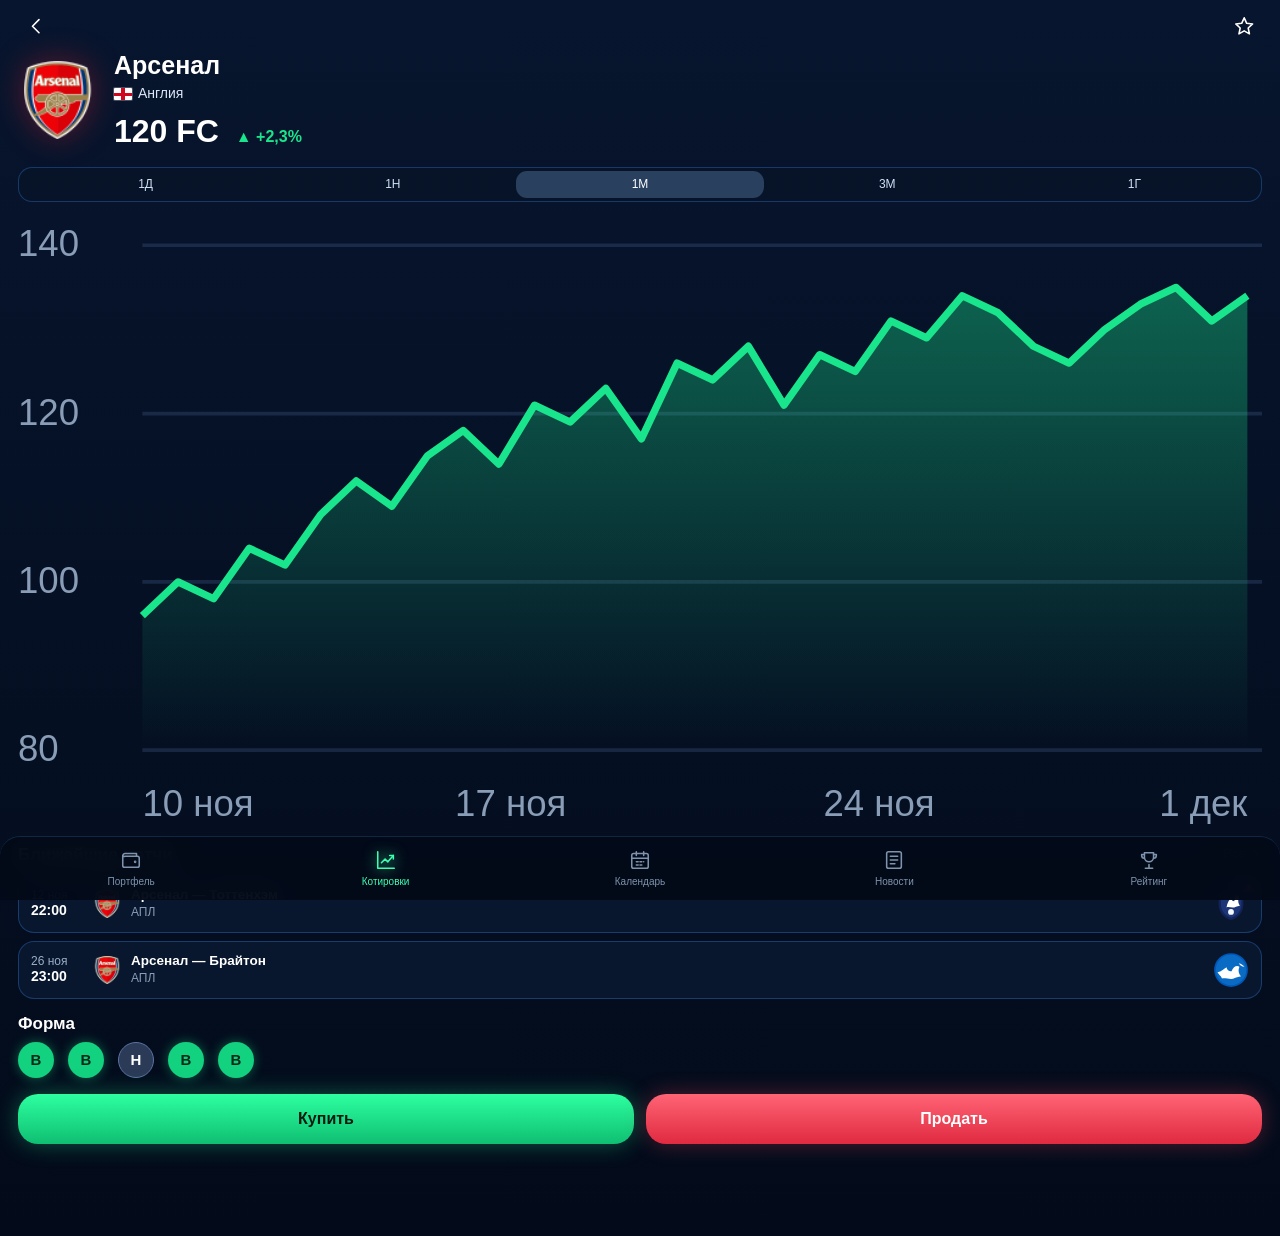
==== club.html @ fa4fc7dd "add files" ====
<!doctype html>
<html lang="ru">
<head>
    <meta charset="utf-8">
    <meta name="viewport" content="width=device-width,initial-scale=1,viewport-fit=cover">
    <meta name="theme-color" content="#030b1a">
    <title>Арсенал — Виртуальная футбольная биржа</title>
    <link rel="stylesheet" href="css/style.css">
</head>
<body>
<svg width="0" height="0" style="position:absolute" aria-hidden="true">
    <defs>
        <linearGradient id="gUp" x1="0" y1="0" x2="0" y2="1">
            <stop offset="0" stop-color="#19e68c" stop-opacity=".35"/>
            <stop offset="1" stop-color="#19e68c" stop-opacity="0"/>
        </linearGradient>
        <linearGradient id="gDown" x1="0" y1="0" x2="0" y2="1">
            <stop offset="0" stop-color="#ff4558" stop-opacity=".3"/>
            <stop offset="1" stop-color="#ff4558" stop-opacity="0"/>
        </linearGradient>
        <linearGradient id="gRing" x1="0" y1="0" x2="1" y2="1">
            <stop offset="0" stop-color="#4dffb0"/>
            <stop offset="1" stop-color="#0aa763"/>
        </linearGradient>
    </defs>
    <symbol id="i-wallet" viewBox="0 0 24 24">
        <path d="M3 7.5A2.5 2.5 0 0 1 5.5 5H18v3"/>
        <path d="M3 7.5V18a2 2 0 0 0 2 2h14a2 2 0 0 0 2-2v-8a2 2 0 0 0-2-2H5.5A2.5 2.5 0 0 1 3 7.5z"/>
        <circle cx="16.5" cy="14" r=".6"/>
    </symbol>
    <symbol id="i-chart" viewBox="0 0 24 24">
        <path d="M3 3v18h18"/>
        <path d="M7 15l4-4 3 3 6-7"/>
        <path d="M16 7h4v4"/>
    </symbol>
    <symbol id="i-calendar" viewBox="0 0 24 24">
        <rect x="3" y="5" width="18" height="16" rx="2"/>
        <path d="M3 10h18M8 3v4M16 3v4"/>
        <path d="M8 14h2M12 14h2M16 14h.01M8 17.5h2M12 17.5h2"/>
    </symbol>
    <symbol id="i-news" viewBox="0 0 24 24">
        <rect x="4" y="3" width="16" height="18" rx="2"/>
        <path d="M8 8h8M8 12h8M8 16h5"/>
    </symbol>
    <symbol id="i-trophy" viewBox="0 0 24 24">
        <path d="M8 21h8M12 17v4M7 4h10v5a5 5 0 0 1-10 0z"/>
        <path d="M7 6H4v1a3 3 0 0 0 3 3M17 6h3v1a3 3 0 0 1-3 3"/>
    </symbol>
    <symbol id="i-bell" viewBox="0 0 24 24">
        <path d="M6 9a6 6 0 0 1 12 0c0 6 2 7 2 7H4s2-1 2-7M10 20a2 2 0 0 0 4 0"/>
    </symbol>
    <symbol id="i-search" viewBox="0 0 24 24">
        <circle cx="11" cy="11" r="7"/>
        <path d="M20 20l-4-4"/>
    </symbol>
    <symbol id="i-back" viewBox="0 0 24 24">
        <path d="M15 5l-7 7 7 7"/>
    </symbol>
    <symbol id="i-next" viewBox="0 0 24 24">
        <path d="M9 5l7 7-7 7"/>
    </symbol>
    <symbol id="i-star" viewBox="0 0 24 24">
        <path d="M12 3l2.7 5.9 6.3.7-4.7 4.3 1.3 6.3L12 17l-5.6 3.2 1.3-6.3L3 9.6l6.3-.7z"/>
    </symbol>
    <symbol id="i-coins" viewBox="0 0 24 24">
        <ellipse cx="12" cy="6" rx="7" ry="3"/>
        <path d="M5 6v6c0 1.7 3 3 7 3s7-1.3 7-3V6M5 12v6c0 1.7 3 3 7 3s7-1.3 7-3v-6"/>
    </symbol>
    <symbol id="i-growth" viewBox="0 0 24 24">
        <path d="M4 20V13M10 20V9M16 20v-6"/>
        <path d="M12 3l5 0 0 5M17 3l-8 7"/>
    </symbol>
    <symbol id="i-cup" viewBox="0 0 24 24">
        <path d="M8 21h8M12 16v5M7 3h10v6a5 5 0 0 1-10 0z"/>
        <path d="M7 5H4v1.5A3.5 3.5 0 0 0 7.5 10M17 5h3v1.5A3.5 3.5 0 0 1 16.5 10"/>
    </symbol>
    <symbol id="i-ball" viewBox="0 0 24 24">
        <circle cx="12" cy="12" r="9"/>
        <path d="M12 8l3.5 2.5-1.3 4h-4.4l-1.3-4zM12 3v5M20 9.5l-4.5 1M17.5 19l-3.3-4.5M6.5 19l3.3-4.5M4 9.5l4.5 1"/>
    </symbol>
</svg>
<div class="gallery">
    <section class="phone " id="club" aria-label="club">

        <main class="content">
            <div class="topbar"><a class="iconbtn" href="quotes.html" aria-label="Назад">
                <svg class="ico ">
                    <use href="#i-back"/>
                </svg>
            </a>
                <button class="iconbtn fav" aria-label="В избранное">
                    <svg class="ico ">
                        <use href="#i-star"/>
                    </svg>
                </button>
            </div>
            <div class="chead"><img class="club-logo" src="img/4us2nCgl6kgZc0t3hpW75Q_64x64.png" alt="Арсенал">
                <div><h1>Арсенал</h1>
                    <div class="ctry"><i class="flag"></i>Англия</div>
                    <div class="cp">120 FC <span class="up">▲ +2,3%</span></div>
                </div>
            </div>
            <div class="seg sm" id="periods">
                <button class="" data-points="118,117,118.5,119,120,120"
                        data-labels="10:00,12:00,14:00,16:00,18:00,20:00">1Д
                </button>
                <button class="" data-points="112,114,113,117,118,120" data-labels="Пн,Вт,Ср,Чт,Пт,Сб">1Н</button>
                <button class="active"
                        data-points="96,100,98,104,102,108,112,109,115,118,114,121,119,123,117,126,124,128,121,127,125,131,129,134,132,128,126,130,133,135,131,134"
                        data-labels="10 ноя,17 ноя,24 ноя,1 дек">1М
                </button>
                <button class="" data-points="96,104,100,112,115,120" data-labels="Сен,Окт,Ноя,Дек">3М</button>
                <button class="" data-points="82,90,86,100,112,120" data-labels="Янв,Апр,Июл,Окт">1Г</button>
            </div>
            <div class="chart">
                <svg id="clubChart" viewBox="0 0 340 170" role="img" aria-label="График цены"></svg>
            </div>
            <div class="sec-head" style="margin-top:6px"><h2 class="sec">Ближайшие матчи</h2><a class="link"
                                                                                                href="calendar.html">Все
                <svg class="ico ">
                    <use href="#i-next"/>
                </svg>
            </a></div>
            <div class="card mrow">
                <div class="d"><span>12 ноя</span><b>22:00</b></div>
                <img class="mlogo" src="img/4us2nCgl6kgZc0t3hpW75Q_64x64.png" alt="">
                <div class="mt"><b>Арсенал — Тоттенхэм</b><small>АПЛ</small></div>
                <div class="side">
                    <svg class="opp" viewBox="0 0 64 64" aria-label="Тоттенхэм">
                        <path d="M32 3l22 8v22c0 14-9 24-22 28C19 57 10 47 10 33V11z" fill="#132257"/>
                        <path d="M32 6.5l18.5 6.7v19.2c0 12-7.6 20.6-18.5 24.2C21.6 53 14 44.4 14 32.4V13.2z" fill="#1c3478"/>
                        <circle cx="32" cy="46" r="5.2" fill="#f4f7fb"/>
                        <path d="M24 38c1.2-8 5-14 8.2-16.2.6 3.4 2.6 5.2 5.4 5.2 1.6-5.2 5.4-7.4 8-5.6-1.6 5.4-.4 10.2 2.2 13.6-5.2.8-9.2 3.4-12.6 3.4-3.6 0-7.6-1.6-11.2-.4z" fill="#fff"/>
                        <path d="M38 22.5l3.2-6.4 1.6 2.2 3.4-.6-2.8 4.8z" fill="#f5c518"/>
                    </svg>
                    <svg class="warn" viewBox="0 0 18 16" aria-label="Предупреждение">
                        <path d="M9 1.2 17 15H1z" fill="#ff3b4e"/>
                        <path d="M9 1.2 17 15H1z" fill="none" stroke="#1a0a10" stroke-width=".6"/>
                        <text x="9" y="13" text-anchor="middle" font-size="9" font-weight="700" fill="#fff">!</text>
                    </svg>
                </div>
            </div>
            <div class="card mrow">
                <div class="d"><span>26 ноя</span><b>23:00</b></div>
                <img class="mlogo" src="img/4us2nCgl6kgZc0t3hpW75Q_64x64.png" alt="">
                <div class="mt"><b>Арсенал — Брайтон</b><small>АПЛ</small></div>
                <div class="side">
                    <svg class="opp" viewBox="0 0 64 64" aria-label="Брайтон">
                        <circle cx="32" cy="32" r="30" fill="#0057b8"/>
                        <circle cx="32" cy="32" r="27" fill="#0a6bc4"/>
                        <path d="M8 36c7-1 12-7 16-9 1 5 5 8 9 7 3-8 9-11 14-8-3 7-1 13 3 17-8 1-13 5-18 5-5 0-11-2-16-1-2-5-6-7-8-11z" fill="#fff"/>
                        <path d="M46 20c4 1 8 4 10 6-5 0-8-2-10-6z" fill="#fff"/>
                    </svg>
                </div>
            </div>
            <div class="sec-head" style="margin:14px 0 4px"><h2 class="sec">Форма</h2></div>
            <div class="form"><i>В</i><i>В</i><i class="d">Н</i><i>В</i><i>В</i></div>
            <div class="trade"><a class="btn" href="portfolio.html">Купить</a><a class="btn red" href="portfolio.html">Продать</a>
            </div>
        </main>
        <nav class="tabbar"><a class="tab" href="portfolio.html">
            <svg class="ico ">
                <use href="#i-wallet"/>
            </svg>
            <span>Портфель</span></a><a class="tab active" href="quotes.html" aria-current="page">
            <svg class="ico ">
                <use href="#i-chart"/>
            </svg>
            <span>Котировки</span></a><a class="tab" href="calendar.html">
            <svg class="ico ">
                <use href="#i-calendar"/>
            </svg>
            <span>Календарь</span></a><a class="tab" href="news.html">
            <svg class="ico ">
                <use href="#i-news"/>
            </svg>
            <span>Новости</span></a><a class="tab" href="rating.html">
            <svg class="ico ">
                <use href="#i-trophy"/>
            </svg>
            <span>Рейтинг</span></a></nav>
    </section>
</div>
<script src="js/app.js"></script>
</body>
</html>
---- css/style.css ----
:root {
    --bg: #02060f;
    --bg2: #061226;
    --card: rgba(10, 26, 50, .88);
    --line: rgba(48, 120, 210, .38);
    --green: #19e68c;
    --green2: #0fbf72;
    --red: #ff4558;
    --text: #fff;
    --muted: #8a9db6;
    --blue: #2d8cff;
    --gold: #f5b82e;
    --r: 16px;
    font-family: Inter, -apple-system, "SF Pro Text", "Segoe UI", Roboto, Arial, sans-serif;
}

* {
    box-sizing: border-box;
    margin: 0;
    padding: 0
}

html {
    -webkit-text-size-adjust: 100%
}

body {
    background: radial-gradient(1200px 600px at 50% -10%, #0a1d3d, var(--bg));
    color: var(--text);
    min-height: 100vh;
    line-height: 1.25
}

a {
    color: inherit;
    text-decoration: none
}
img{
    max-width: 100%;
}

button {
    font: inherit;
    color: inherit;
    background: none;
    border: 0;
    cursor: pointer
}

input {
    font: inherit;
    color: inherit
}

.ico {
    width: 1.4em;
    height: 1.4em;
    fill: none;
    stroke: currentColor;
    stroke-width: 1.7;
    stroke-linecap: round;
    stroke-linejoin: round;
    flex: none
}

.up {
    color: var(--green)
}

.down {
    color: var(--red)
}

.green {
    color: var(--green)
}

/* ---------- gallery / phone ---------- */
.gallery {
    display: flex;
    justify-content: center;
    align-items: center;
    min-height: 100vh;
}

.phone {
    position: relative;
    width:100%;
    /*height: 100vh;*/
    display: flex;
    flex-direction: column;
    overflow: hidden;
    /*border-radius: 42px;*/
    /*border: 1.5px solid rgba(45, 140, 255, .5);*/
    background: linear-gradient(180deg, #07152e 0%, #030b1a 100%);
    /*box-shadow: 0 0 0 1px rgba(0, 0, 0, .6), 0 0 40px rgba(30, 110, 255, .22), inset 0 0 40px rgba(30, 110, 255, .06)*/
}

.status-r {
    display: flex;
    gap: 6px;
    align-items: center
}

.status svg {
    height: 12px;
    width: auto;
    fill: #fff
}

.content {
    flex: 1;
    overflow-y: auto;
    padding: 8px 18px 18px;
    scrollbar-width: none
}

.content::-webkit-scrollbar {
    display: none
}

h1.title {
    font-size: 26px;
    font-weight: 700;
    margin: 6px 0 14px
}

h2.sec {
    font-size: 17px;
    font-weight: 600
}

.sec-head {
    display: flex;
    justify-content: space-between;
    align-items: center;
    margin: 16px 0 10px
}

.link {
    color: var(--green);
    font-size: 13px;
    display: inline-flex;
    align-items: center;
    gap: 2px
}

.link .ico {
    width: 14px;
    height: 14px
}

.card {
    background: var(--card);
    border: 1px solid var(--line);
    border-radius: var(--r)
}

/* tabbar */
.phone:has(.tabbar) {

    min-height: 100dvh
}

.phone:has(.tabbar) .content {
    padding-bottom: calc(92px + env(safe-area-inset-bottom))
}

.tabbar {
    position: fixed;
    left: 50%;
    bottom: 0;
    z-index: 30;
    transform: translateX(-50%);
    width: 100%;
    display: grid;
    grid-template-columns:repeat(5, 1fr);
    padding: 8px 4px calc(10px + env(safe-area-inset-bottom));
    border-top: 1px solid rgba(70, 140, 220, .22);
    border-top-left-radius: 20px;
    border-top-right-radius: 20px;
    background: rgba(3, 10, 24, .94);
    backdrop-filter: blur(16px);
}

.tab {
    display: flex;
    flex-direction: column;
    align-items: center;
    gap: 5px;
    font-size: 10px;
    font-weight: 500;
    color: #7e93ad;
    padding: 4px 0 2px
}

.tab .ico {
    width: 22px;
    height: 22px
}

.tab.active {
    color: #3dffb0
}

.tab.active .ico {
    filter: drop-shadow(0 0 7px rgba(61, 255, 176, .9))
}

/* buttons */
.btn {
    display: flex;
    align-items: center;
    justify-content: center;
    width: 100%;
    height: 50px;
    border-radius: 20px;
    font-weight: 700;
    font-size: 16px;
    color: #021a10;
    background: linear-gradient(180deg, #2dffa0, var(--green2));
    box-shadow: 0 0 22px rgba(25, 230, 140, .35)
}

.btn.red {
    color: #fff;
    background: linear-gradient(180deg, #ff6475, #e02a40);
    box-shadow: 0 0 22px rgba(255, 69, 88, .3)
}

.chips {
    display: flex;
    flex-wrap: wrap;
    gap: 8px
}

.chip {
    padding: 8px 18px;
    border-radius: 999px;
    font-size: 13px;
    font-weight: 600;
    border: 1px solid var(--line);
    background: rgba(10, 26, 50, .7);
    color: #dce8f8
}

.chip.active {
    background: var(--green);
    border-color: var(--green);
    color: #03150d
}

.seg {
    display: flex;
    padding: 3px;
    border-radius: 14px;
    border: 1px solid var(--line);
    background: rgba(8, 20, 40, .8)
}

.seg button {
    flex: 1;
    padding: 9px 0;
    border-radius: 11px;
    font-size: 14px;
    font-weight: 600;
    color: #cfe0f5
}

.seg button.active {
    background: var(--green);
    color: #03150d
}

.seg.sm button {
    padding: 6px 0;
    font-size: 12px;
    font-weight: 500
}

.seg.sm button.active {
    background: rgba(70, 100, 140, .55);
    color: #fff
}

/* crest */
.crest {
    --c1: #c33;
    --c2: #fff;
    flex: none;
    width: 36px;
    height: 40px;
    display: grid;
    place-items: center;
    font-size: 11px;
    font-weight: 800;
    letter-spacing: .02em;
    color: var(--c2);
    background: linear-gradient(160deg, var(--c1), color-mix(in srgb, var(--c1) 55%, #000));
    clip-path: path("M18 0 L34 5 C34 22 30 33 18 40 C6 33 2 22 2 5 Z");
    filter: none
}

.crest.round {
    clip-path: circle(50%);
    width: 38px;
    height: 38px
}

.crest.lg {
    width: 78px;
    height: 86px;
    font-size: 20px;
    clip-path: path("M39 0 L74 11 C74 48 65 72 39 86 C13 72 4 48 4 11 Z")
}

.crest.sm {
    width: 28px;
    height: 31px;
    font-size: 9px;
    clip-path: path("M14 0 L26 4 C26 17 23 25 14 31 C5 25 2 17 2 4 Z")
}

/* spark */
.spark {
    display: block;
    width: 100%;
    height: 100%;
    overflow: visible
}

.spark polyline {
    fill: none;
    stroke-width: 1.8;
    vector-effect: non-scaling-stroke;
    stroke-linejoin: round
}

.spark.up polyline {
    stroke: var(--green)
}

.spark.down polyline {
    stroke: var(--red)
}

.spark.up .area {
    fill: url(#gUp)
}

.spark.down .area {
    fill: url(#gDown)
}

/* ---------- 1 welcome ---------- */

.welcome .content {
    padding: 0;
    display: flex;
    flex-direction: column
}

.hero {
    position: relative;
    z-index: 0;
    height: 300px;
    flex: none;
    overflow: hidden;
    background: transparent
}

.hero .hero-bg {
    position: absolute;
    inset: 0;
    width: 100%;
    height: 100%;
    max-width: none;
    object-fit: cover;
    object-position: center center;
    -webkit-mask-image: linear-gradient(to bottom, #000 0%, #000 46%, rgba(0, 0, 0, .35) 78%, transparent 100%);
    mask-image: linear-gradient(to bottom, #000 0%, #000 46%, rgba(0, 0, 0, .35) 78%, transparent 100%)
}

.hero .candles {
    position: absolute;
    inset: 0;
    width: 100%;
    height: 100%;
    opacity: .55
}

.hero .player {
    position: absolute;
    bottom: 0;
    width: 130px;
    height: 220px;
    background: linear-gradient(180deg, rgba(2, 6, 15, .2), rgba(2, 6, 15, .95));
    border-radius: 60px 60px 0 0;
    filter: blur(1px)
}

.hero .p1 {
    left: 12%;
    transform: rotate(-8deg);
    bottom: -30px
}

.hero .p2 {
    right: 6%;
    transform: rotate(10deg);
    bottom: -40px;
    height: 240px
}

.logo {
    position: absolute;
    left: 50%;
    top: 56%;
    z-index: 1;
    transform: translate(-50%, -50%);
    width: 130px;
    height: auto;
    filter: drop-shadow(0 0 18px rgba(25, 230, 140, .7)) drop-shadow(0 10px 18px rgba(0, 0, 0, .45))
}

.wbody {
    padding: 0 22px 22px;
    margin-top: -78px;
    position: relative;
    z-index: 1;
    flex: 1;
    display: flex;
    flex-direction: column
}

.wbody h1 {
    font-size: 34px;
    line-height: 1.08;
    text-align: center;
    font-weight: 800;
    margin-bottom: 22px
}

.wbody h1 span {
    color: var(--green)
}

.wbody h1 .fade {
    display: inline-block;
    background-image: linear-gradient(90deg, #fff 0%, #fff 36%, #cffff8 50%, #5dffea 64%, #00f6c4 78%, #00e8a6 100%);
    -webkit-background-clip: text;
    background-clip: text;
    color: transparent;
    -webkit-text-fill-color: transparent
}

.feat {
    display: flex;
    flex-direction: column
}

.feat li {
    list-style: none;
    display: flex;
    gap: 14px;
    align-items: center;
    padding: 6px 0;
    border-bottom: 1px solid rgba(48, 120, 210, .18)
}

.feat li:last-child {
    border: 0
}

.feat .ring {
    width: 52px;
    height: 52px;
    border-radius: 50%;
    border: 2px solid var(--green);
    display: grid;
    place-items: center;
    color: var(--green);
    flex: none;
    box-shadow: 0 0 14px rgba(25, 230, 140, .25)
}

.feat .ring .ico {
    width: 26px;
    height: 26px
}

.feat b {
    display: block;
    font-size: 15.5px;
    margin-bottom: 3px
}

.feat span {
    font-size: 12.5px;
    color: var(--muted)
}

.wbody .btn {
    margin-top: auto
}

.wbody .rules-link {
    text-align: center;
    margin: 14px 0 4px;
    font-size: 13px;
    color: #b9c9de;
    text-decoration: underline
}

/* ---------- 2 portfolio ---------- */
#portfolio.phone {
    width: min(100%, 430px);
    min-height: 100vh;
    min-height: 100dvh
}

.hello {
    display: flex;
    align-items: center;
    gap: 12px;
    margin: 4px 0 14px
}

.avatar {
    width: 46px;
    height: 46px;
    border-radius: 50%;
    background: radial-gradient(circle at 50% 35%, #6d7c8f 0 28%, #243346 30%);
    border: 2px solid var(--blue);
    display: grid;
    place-items: center;
    font-size: 13px;
    font-weight: 700;
    flex: none
}

.hello small {
    color: #cdd9ea;
    font-size: 14px;
    display: block
}

.hello b {
    font-size: 18px
}

.hello .bell {
    margin-left: auto;
    width: 40px;
    height: 40px;
    display: grid;
    place-items: center
}

.pv {
    padding: 16px 14px 14px 16px;
    display: grid;
    grid-template-columns:1.15fr .85fr;
    align-items: center;
    overflow: hidden
}

.pv small {
    font-size: 15px;
    color: #e1ebf8
}

.pv .big {
    font-size: 40px;
    font-weight: 800;
    margin: 6px 0 2px;
    white-space: nowrap
}

.pv .chg {
    font-size: 15px;
    font-weight: 600
}

.pv .spark-box {
    height: 92px
}

.pv .spark polyline {
    stroke: #3dffb0;
    stroke-width: 2.4
}

.pv .spark .area {
    fill: url(#gSpark)
}

.two {
    display: grid;
    grid-template-columns:1fr 1fr;
    gap: 12px;
    margin-top: 12px
}

.stat {
    padding: 14px 16px;
    min-height: 96px
}

.stat .ico {
    width: 22px;
    height: 22px;
    margin-bottom: 8px;
    color: #dce8f8
}

.stat small {
    display: block;
    font-size: 14px;
    color: #dce8f8
}

.stat b {
    font-size: 22px;
    font-weight: 700
}

.hold {
    display: flex;
    align-items: center;
    gap: 14px;
    padding: 11px 14px;
    margin-bottom: 9px
}

.hold .badge {
    width: 42px;
    height: 42px;
    object-fit: contain;
    flex: none
}

.hold .nm {
    flex: 1
}

.hold .nm b {
    display: block;
    font-size: 15px;
    font-weight: 600
}

.hold .nm small {
    font-size: 12px;
    color: var(--muted)
}

.hold .pr {
    text-align: right
}

.hold .pr b {
    display: block;
    font-size: 16px;
    font-weight: 600
}

.hold .pr small {
    font-size: 13px;
    font-weight: 600
}

/* ---------- 3 quotes ---------- */
.search {
    display: flex;
    align-items: center;
    gap: 10px;
    height: 44px;
    padding: 0 14px;
    border-radius: 14px;
    border: 1px solid var(--line);
    background: rgba(10, 26, 50, .85);
    margin-bottom: 12px;
    color: var(--muted)
}

.search input {
    flex: 1;
    background: none;
    border: 0;
    outline: 0;
    font-size: 14px
}

.search input::placeholder {
    color: #b4c3d8
}

.thead, .qrow {
    display: grid;
    grid-template-columns:1fr 78px 58px;
    align-items: center;
    gap: 8px
}

.thead {
    font-size: 11px;
    white-space: nowrap;
    color: var(--muted);
    padding: 14px 4px 6px
}

.thead span:nth-child(n+2) {
    text-align: left
}

.qrow {
    padding: 9px 4px;
    border-bottom: 1px solid rgba(48, 120, 210, .15)
}

.qrow .club {
    display: flex;
    gap: 10px;
    align-items: center;
    min-width: 0
}

.qrow .qlogo {
    width: 32px;
    height: 32px;
    object-fit: contain;
    flex: none
}

.qrow .club b {
    display: block;
    font-size: 13.5px;
    font-weight: 600;
    white-space: nowrap
}

.qrow .club small {
    font-size: 11.5px;
    color: var(--muted)
}

.qrow .px {
    font-size: 13.5px;
    font-weight: 600
}

.qrow .px small {
    display: block;
    font-size: 12px;
    margin-top: 2px
}

.qrow .sp {
    height: 34px;
    width: 62px
}

.qrow .px-sp {
    display: flex;
    align-items: center;
    gap: 6px
}

.qrow[hidden] {
    display: none
}

.qtable {
    display: grid;
    grid-template-columns:1fr
}

.qrow {
    grid-template-columns:1fr 84px 62px
}

/* ---------- 4 club ---------- */
.topbar {
    display: flex;
    justify-content: space-between;
    align-items: center;
    margin-bottom: 6px
}

.iconbtn {
    width: 36px;
    height: 36px;
    display: grid;
    place-items: center;
    border-radius: 50%
}

.iconbtn.fav.on {
    color: var(--gold)
}

.iconbtn.fav.on .ico {
    fill: var(--gold)
}

.chead {
    display: flex;
    align-items: center;
    gap: 18px;
    margin-bottom: 16px
}

.chead h1 {
    font-size: 25px;
    font-weight: 700
}

.chead .ctry {
    display: flex;
    align-items: center;
    gap: 6px;
    color: #dbe6f6;
    font-size: 14px;
    margin: 4px 0 8px
}

.flag {
    width: 18px;
    height: 12px;
    border-radius: 1px;
    background: #fff;
    display: inline-block;
    position: relative;
    overflow: hidden;
    flex: none;
    box-shadow: 0 0 0 1px rgba(255, 255, 255, .25)
}

.flag::before,
.flag::after {
    content: "";
    position: absolute;
    background: #cf081f
}

.flag::before {
    left: 7px;
    top: 0;
    width: 4px;
    height: 100%
}

.flag::after {
    left: 0;
    top: 4.5px;
    width: 100%;
    height: 3px
}

.club-logo {
    width: 78px;
    height: 78px;
    object-fit: contain;
    flex: none;
    filter: drop-shadow(0 0 16px rgba(216, 33, 43, .4))
}

.mlogo {
    width: 28px;
    height: 28px;
    object-fit: contain;
    flex: none
}

.chead .cp {
    font-size: 32px;
    font-weight: 700
}

.chead .cp span {
    font-size: 16px;
    margin-left: 8px
}

.chart {
    margin: 14px 0 4px
}

.chart svg {
    width: 100%;
    height: auto;
    display: block
}

.chart text {
    fill: var(--muted);
    font-size: 10px;
    font-family: inherit
}

.mrow {
    display: grid;
    grid-template-columns: 52px 28px 1fr 36px;
    align-items: center;
    gap: 10px;
    padding: 10px 12px;
    margin-bottom: 8px
}

.mrow .d span {
    display: block;
    font-size: 12px;
    color: #9aafc6;
    line-height: 1.2
}

.mrow .d b {
    display: block;
    color: #fff;
    font-weight: 700;
    font-size: 14px
}

.mrow .mt {
    flex: 1;
    font-size: 13.5px
}

.mrow .mt b {
    display: block;
    font-weight: 600
}

.mrow .mt small {
    color: var(--muted);
    font-size: 12px
}

.mrow .side {
    position: relative;
    width: 36px;
    height: 36px
}

.mrow .opp {
    width: 36px;
    height: 36px;
    display: block
}

.mrow .warn {
    position: absolute;
    top: -7px;
    right: -8px;
    width: 16px;
    height: 14px;
    overflow: visible
}

.form {
    display: flex;
    gap: 14px;
    margin: 8px 0 16px
}

.form i {
    width: 36px;
    height: 36px;
    border-radius: 50%;
    display: grid;
    place-items: center;
    font-style: normal;
    font-weight: 700;
    font-size: 15px;
    background: #12d17f;
    color: #042a1a;
    box-shadow: 0 0 12px rgba(25, 230, 140, .4)
}

.form i.d {
    background: #2a3a57;
    color: #fff;
    box-shadow: none;
    border: 1px solid #5a74a0
}

.form i.l {
    background: var(--red);
    color: #fff
}

.trade {
    display: grid;
    grid-template-columns:1fr 1fr;
    gap: 12px
}

/* ---------- 5 calendar ---------- */
.months {
    display: flex;
    align-items: center;
    gap: 8px;
    margin-bottom: 6px
}

.months button {
    padding: 8px 16px;
    border-radius: 999px;
    font-size: 14px;
    font-weight: 700;
    color: #d7e4f5
}

.months button.active {
    background: linear-gradient(180deg, #2dffa0, var(--green2));
    color: #042016;
    box-shadow: 0 0 16px rgba(25, 230, 140, .35)
}

.day {
    font-size: 15px;
    font-weight: 600;
    margin: 16px 0 8px
}

.match {
    display: grid;
    grid-template-columns: 1.15fr 52px 1fr 18px;
    align-items: center;
    gap: 8px;
    padding: 10px 12px;
    margin-bottom: 8px
}

.match .tm {
    display: flex;
    align-items: center;
    gap: 10px;
    min-width: 0
}

.match .tm b {
    display: block;
    font-size: 13px;
    font-weight: 600
}

.match .tm small {
    font-size: 11.5px;
    color: var(--muted)
}

.match .tm.r {
    display: flex;
    align-items: center;
    justify-content: flex-start;
    gap: 8px
}

.match .tm.r b {
    font-weight: 600
}

.match .time {
    text-align: center;
    font-size: 13px;
    color: #d5e2f2
}

.match .end {
    display: grid;
    place-items: center;
    color: var(--muted)
}

.match .end .ico {
    width: 16px;
    height: 16px
}

.match .warn {
    width: 16px;
    height: 14px;
    display: block
}

.match .mlogo {
    width: 34px;
    height: 34px
}

.match .mlogo.juve {
    background: #f4f4f4;
    border-radius: 8px;
    padding: 3px;
    box-sizing: border-box
}

.badge-p {
    font-size: 10px;
    color: #b7c9de;
    border: 1px solid rgba(120, 160, 210, .45);
    border-radius: 999px;
    padding: 2px 7px;
    white-space: nowrap
}

.panel[hidden] {
    display: none
}

/* ---------- 6 news ---------- */
.news {
    padding: 12px 14px;
    margin-bottom: 10px;
    display: flex;
    gap: 10px
}

.news[hidden] {
    display: none
}

.news .nb {
    flex: 1;
    min-width: 0
}

.tag {
    display: inline-flex;
    align-items: center;
    gap: 5px;
    padding: 3px 10px;
    border-radius: 7px;
    font-size: 11.5px;
    font-weight: 700;
    color: #111
}

.tag.inj {
    background: #ffd23f
}

.tag.dsq {
    background: #ff4558;
    color: #fff
}

.tag.wth {
    background: #2d8cff;
    color: #fff
}

.tag.trf {
    background: #19e68c;
    color: #03150d
}

.tag .tico {
    width: 12px;
    height: 12px;
    flex: none
}

.src {
    font-size: 11px;
    color: var(--muted);
    margin-left: 8px
}

.news h3 {
    font-size: 15.5px;
    font-weight: 700;
    margin: 8px 0 5px;
    line-height: 1.2
}

.news p {
    font-size: 12.5px;
    color: #9fb4d0;
    line-height: 1.35
}

.news .nlogo {
    width: 36px;
    height: 36px;
    object-fit: contain;
    flex: none;
    margin-top: 2px
}

.news.inj {
    background: linear-gradient(90deg, rgba(255, 210, 63, .14), var(--card) 40%);
    border-color: rgba(255, 210, 63, .4)
}

.news.dsq {
    background: linear-gradient(90deg, rgba(255, 69, 88, .16), var(--card) 40%);
    border-color: rgba(255, 69, 88, .45)
}

.news.wth {
    background: linear-gradient(90deg, rgba(45, 140, 255, .16), var(--card) 40%);
    border-color: rgba(45, 140, 255, .45)
}

.news.trf {
    background: linear-gradient(90deg, rgba(25, 230, 140, .14), var(--card) 40%);
    border-color: rgba(25, 230, 140, .4)
}

/* ---------- 7 rating ---------- */
.upd {
    font-size: 13px;
    color: #cfd9e8;
    margin: 12px 0 10px
}

.rt-h, .rt {
    display: grid;
    grid-template-columns:30px 1fr 84px 62px;
    align-items: center;
    gap: 6px
}

.rt-h {
    font-size: 12px;
    color: var(--muted);
    padding: 6px 6px;
    border-bottom: 1px solid rgba(48, 120, 210, .2)
}

.rt {
    padding: 7px 6px;
    font-size: 13.5px;
    border-bottom: 1px solid rgba(48, 120, 210, .14)
}

.rt .pl {
    display: flex;
    align-items: center;
    gap: 10px;
    min-width: 0
}

.rt .pl .av {
    width: 24px;
    height: 24px;
    border-radius: 50%;
    overflow: hidden;
    display: block;
    flex: none;
    background: #102038;
    border: 1.5px solid rgba(130, 168, 214, .35)
}

.rt .pl img.av {
    object-fit: contain;
    background: #fff;
    padding: 2px;
    box-sizing: border-box
}

.rt .n {
    font-weight: 600;
    color: #cfd9e8;
    text-align: center
}

.medal {
    width: 28px;
    height: 28px;
    display: grid;
    place-items: center;
    color: #f6c534;
    background: none
}

.medal .crown {
    width: 24px;
    height: 24px;
    display: block;
    fill: currentColor;
    overflow: visible
}

.medal .crown path {
    fill: currentColor
}

.medal .crown text {
    fill: #24180c
}

.medal.g .crown {
    filter: drop-shadow(0 0 5px rgba(255, 206, 60, .7))
}

.medal.s {
    color: #d7dee8
}

.medal.b {
    color: #ef8d32
}

.rt .v {
    font-weight: 600
}

.rt > .up,
.rt > .down {
    justify-self: end;
    padding: 3px 7px;
    border-radius: 999px;
    font-size: 12px;
    font-weight: 700
}

.rt > .up {
    background: rgba(25, 230, 140, .16);
    color: #3dffb0
}

.rt > .down {
    background: rgba(255, 69, 88, .16);
    color: #ff5d6c
}

.rt.me .av {
    border-color: #3dffb0;
    box-shadow: 0 0 8px rgba(61, 255, 176, .55)
}

.rt.me {
    border: 1.5px solid var(--green);
    border-radius: 12px;
    background: rgba(25, 230, 140, .1);
    box-shadow: 0 0 14px rgba(25, 230, 140, .25)
}

/* ---------- 8 rules ---------- */
.steps {
    display: flex;
    flex-direction: column;
    gap: 6px;
    margin-bottom: 6px
}

.step {
    display: flex;
    align-items: center;
    gap: 12px;
    padding: 5px 10px;
    font-size: 13px
}

.step .num {
    width: 30px;
    height: 30px;
    border-radius: 50%;
    background: #12d17f;
    color: #03150d;
    font-weight: 800;
    display: grid;
    place-items: center;
    flex: none;
    font-size: 14px
}

.step .ico {
    width: 22px;
    height: 22px;
    color: #e8eef8;
    flex: none
}

.winner {
    display: flex;
    gap: 14px;
    align-items: center;
    padding: 6px 14px;
    font-size: 13px;
    line-height: 1.35
}

.winner .ico {
    width: 42px;
    height: 42px;
    color: var(--gold)
}

.prizes {
    display: grid;
    grid-template-columns:repeat(3, 1fr);
    gap: 10px
}

.prize {
    text-align: center;
    padding: 5px 4px;
    border-radius: 14px;
    font-size: 12px;
    border: 1px solid;
    background: rgba(10, 26, 50, .8)
}

.prize small {
    display: block;
    font-size: 10px;
    color: var(--muted);
    margin-top: 2px
}

.prize .medal {
    width: 42px;
    height: 50px;
    display: block;
    margin: 0 auto 2px;
    overflow: visible
}

.prize.g .medal {
    filter: drop-shadow(0 2px 6px rgba(210, 150, 20, .45))
}

.prize.s .medal {
    filter: drop-shadow(0 2px 5px rgba(150, 170, 190, .35))
}

.prize.b .medal {
    filter: drop-shadow(0 2px 5px rgba(180, 90, 40, .4))
}

.prize.g {
    border-color: rgba(245, 184, 46, .7);
    background: linear-gradient(180deg, rgba(245, 184, 46, .22), rgba(10, 26, 50, .8))
}

.prize.s {
    border-color: rgba(190, 205, 225, .6)
}

.prize.b {
    border-color: rgba(205, 127, 50, .7)
}

.period {
    display: flex;
    align-items: center;
    gap: 12px;
    padding: 6px 14px;
    margin-top: 12px;
    font-size: 13px
}

.period .ico {
    width: 26px;
    height: 26px;
    color: #dce8f8
}

.period b {
    display: block;
    font-weight: 600;
    margin-bottom: 2px
}

/* ---------- mobile: one screen at a time ---------- */
@media (max-width: 520px) {
    body {
        background: var(--bg)
    }

    .gallery {
        display: block;
        padding: 0
    }

    .phone {
        display: flex;
        width: 100%;
        height: 100vh;
        height: 100dvh;
        border-radius: 0;
        border: 0;
        box-shadow: none
    }

    .status {
        display: none
    }

    .content {
        padding-top: max(14px, env(safe-area-inset-top))
    }

    .hero {
        height: clamp(250px, 30vh, 400px)
    }

    .logo {
        width: min(100px, 38vw)
    }
    .wbody{
        margin-top: -56px;
    }
    .wbody h1{
        font-size: 30px;
    }
    .feat b{
        font-size: 14px;
    }
}
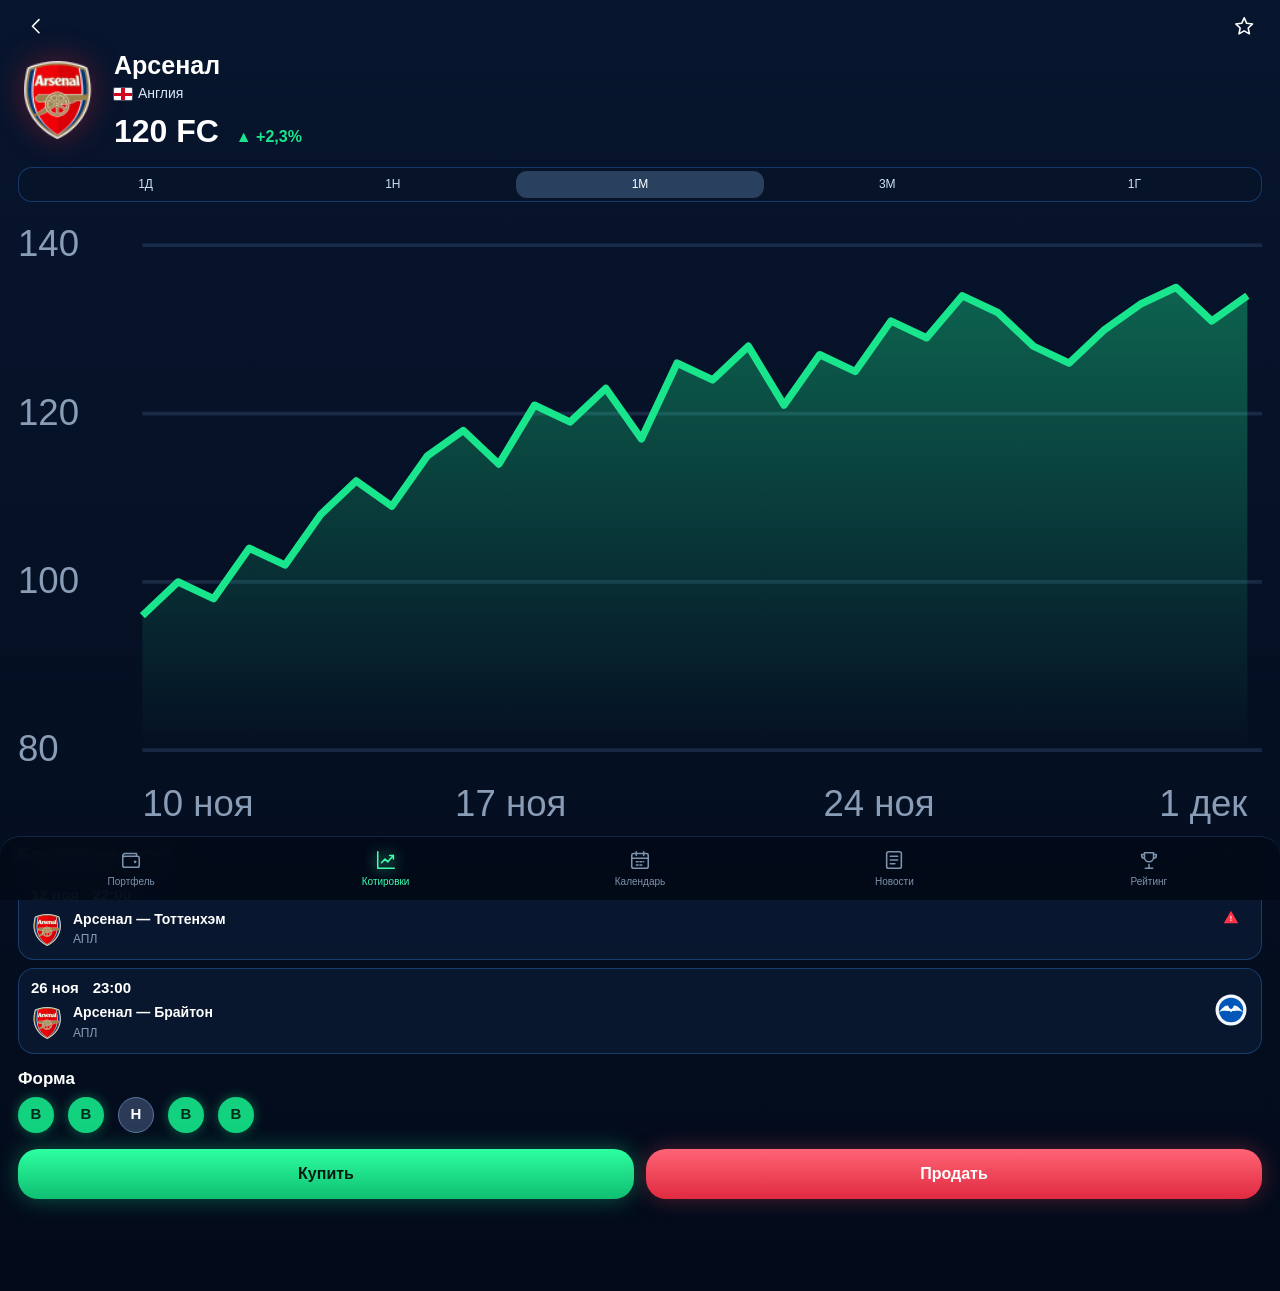
==== commit a948c47e: "add files" ====
--- a/club.html
+++ b/club.html
@@ -122,36 +122,37 @@
                 </svg>
             </a></div>
             <div class="card mrow">
-                <div class="d"><span>12 ноя</span><b>22:00</b></div>
-                <img class="mlogo" src="img/4us2nCgl6kgZc0t3hpW75Q_64x64.png" alt="">
-                <div class="mt"><b>Арсенал — Тоттенхэм</b><small>АПЛ</small></div>
-                <div class="side">
-                    <svg class="opp" viewBox="0 0 64 64" aria-label="Тоттенхэм">
-                        <path d="M32 3l22 8v22c0 14-9 24-22 28C19 57 10 47 10 33V11z" fill="#132257"/>
-                        <path d="M32 6.5l18.5 6.7v19.2c0 12-7.6 20.6-18.5 24.2C21.6 53 14 44.4 14 32.4V13.2z" fill="#1c3478"/>
-                        <circle cx="32" cy="46" r="5.2" fill="#f4f7fb"/>
-                        <path d="M24 38c1.2-8 5-14 8.2-16.2.6 3.4 2.6 5.2 5.4 5.2 1.6-5.2 5.4-7.4 8-5.6-1.6 5.4-.4 10.2 2.2 13.6-5.2.8-9.2 3.4-12.6 3.4-3.6 0-7.6-1.6-11.2-.4z" fill="#fff"/>
-                        <path d="M38 22.5l3.2-6.4 1.6 2.2 3.4-.6-2.8 4.8z" fill="#f5c518"/>
-                    </svg>
-                    <svg class="warn" viewBox="0 0 18 16" aria-label="Предупреждение">
-                        <path d="M9 1.2 17 15H1z" fill="#ff3b4e"/>
-                        <path d="M9 1.2 17 15H1z" fill="none" stroke="#1a0a10" stroke-width=".6"/>
-                        <text x="9" y="13" text-anchor="middle" font-size="9" font-weight="700" fill="#fff">!</text>
-                    </svg>
+                <div class="info">
+                <div class="when"><b>12 ноя</b><span>22:00</span></div>
+                <div class="bot">
+                    <img class="mlogo" src="img/4us2nCgl6kgZc0t3hpW75Q_64x64.png" alt="">
+                    <div class="mt"><b>Арсенал — Тоттенхэм</b><small>АПЛ</small></div>
                 </div>
+                </div>
+                    <div class="side">
+
+                        <svg class="warn" viewBox="0 0 18 16" aria-label="Предупреждение">
+                            <path d="M9 .8 17.2 15.2H.8z" fill="#ff3348"/>
+                            <text x="9" y="12.4" text-anchor="middle" font-size="8" font-weight="800" fill="#fff">!</text>
+                        </svg>
+                    </div>
             </div>
             <div class="card mrow">
-                <div class="d"><span>26 ноя</span><b>23:00</b></div>
-                <img class="mlogo" src="img/4us2nCgl6kgZc0t3hpW75Q_64x64.png" alt="">
-                <div class="mt"><b>Арсенал — Брайтон</b><small>АПЛ</small></div>
-                <div class="side">
-                    <svg class="opp" viewBox="0 0 64 64" aria-label="Брайтон">
-                        <circle cx="32" cy="32" r="30" fill="#0057b8"/>
-                        <circle cx="32" cy="32" r="27" fill="#0a6bc4"/>
-                        <path d="M8 36c7-1 12-7 16-9 1 5 5 8 9 7 3-8 9-11 14-8-3 7-1 13 3 17-8 1-13 5-18 5-5 0-11-2-16-1-2-5-6-7-8-11z" fill="#fff"/>
-                        <path d="M46 20c4 1 8 4 10 6-5 0-8-2-10-6z" fill="#fff"/>
-                    </svg>
+                <div class="info">
+                <div class="when"><b>26 ноя</b><span>23:00</span></div>
+                <div class="bot">
+                    <img class="mlogo" src="img/4us2nCgl6kgZc0t3hpW75Q_64x64.png" alt="">
+                    <div class="mt"><b>Арсенал — Брайтон</b><small>АПЛ</small></div>
                 </div>
+                </div>
+                    <div class="side">
+                        <svg class="opp gull" viewBox="0 0 64 64" aria-label="Брайтон">
+                            <circle cx="32" cy="32" r="31" fill="#f4f7fb"/>
+                            <circle cx="32" cy="32" r="24.5" fill="#0057b8"/>
+                            <path fill="#f4f7fb" d="M8 36c7-8 12-14 18-13 2 5 4 7 6 7s4-2 6-7c6-1 11 5 18 13-8-4-14-2-24-2s-16-2-24 2z"/>
+                            <circle cx="32" cy="34" r="2.2" fill="#f4f7fb"/>
+                        </svg>
+                    </div>
             </div>
             <div class="sec-head" style="margin:14px 0 4px"><h2 class="sec">Форма</h2></div>
             <div class="form"><i>В</i><i>В</i><i class="d">Н</i><i>В</i><i>В</i></div>
--- a/css/style.css
+++ b/css/style.css
@@ -79,7 +79,7 @@
 .gallery {
     display: flex;
     justify-content: center;
-    align-items: center;
+
     min-height: 100vh;
 }
 
@@ -530,13 +530,11 @@
     width: 46px;
     height: 46px;
     border-radius: 50%;
-    background: radial-gradient(circle at 50% 35%, #6d7c8f 0 28%, #243346 30%);
+    object-fit: cover;
+    object-position: center 18%;
     border: 2px solid var(--blue);
-    display: grid;
-    place-items: center;
-    font-size: 13px;
-    font-weight: 700;
-    flex: none
+    flex: none;
+    display: block
 }
 
 .hello small {
@@ -900,36 +898,50 @@
 }
 
 .mrow {
-    display: grid;
-    grid-template-columns: 52px 28px 1fr 36px;
+    display: flex;
+    flex-direction: row;
     align-items: center;
     gap: 10px;
-    padding: 10px 12px;
+    padding: 10px 12px 11px;
     margin-bottom: 8px
 }
 
-.mrow .d span {
-    display: block;
-    font-size: 12px;
-    color: #9aafc6;
-    line-height: 1.2
-}
-
-.mrow .d b {
-    display: block;
-    color: #fff;
+.mrow .info {
+    display: flex;
+    flex-direction: column;
+    gap: 6px;
+    flex: 1;
+    min-width: 0
+}
+
+.mrow .when {
+    display: flex;
+    align-items: baseline;
+    gap: 14px
+}
+
+.mrow .when b,
+.mrow .when span {
+    font-size: 15px;
     font-weight: 700;
-    font-size: 14px
+    color: #fff
+}
+
+.mrow .bot {
+    display: flex;
+    align-items: center;
+    gap: 10px
 }
 
 .mrow .mt {
-    flex: 1;
-    font-size: 13.5px
+    min-width: 0;
+    flex: 1
 }
 
 .mrow .mt b {
     display: block;
-    font-weight: 600
+    font-weight: 600;
+    font-size: 14px
 }
 
 .mrow .mt small {
@@ -937,25 +949,41 @@
     font-size: 12px
 }
 
+.mrow .mlogo {
+    width: 32px;
+    height: 32px;
+    flex: none
+}
+
 .mrow .side {
-    position: relative;
-    width: 36px;
-    height: 36px
+    display: flex;
+    flex-direction: column;
+    align-items: center;
+    justify-content: center;
+    align-self: center;
+    gap: 2px;
+    flex: none;
+    width: 36px
 }
 
 .mrow .opp {
-    width: 36px;
-    height: 36px;
     display: block
 }
 
+.mrow .opp.spurs {
+    width: 22px;
+    height: 26px
+}
+
+.mrow .opp.gull {
+    width: 32px;
+    height: 32px
+}
+
 .mrow .warn {
-    position: absolute;
-    top: -7px;
-    right: -8px;
     width: 16px;
     height: 14px;
-    overflow: visible
+    display: block
 }
 
 .form {
@@ -1256,10 +1284,10 @@
 }
 
 .rt .pl img.av {
-    object-fit: contain;
-    background: #fff;
-    padding: 2px;
-    box-sizing: border-box
+    object-fit: cover;
+    object-position: center 18%;
+    background: #102038;
+    padding: 0
 }
 
 .rt .n {
